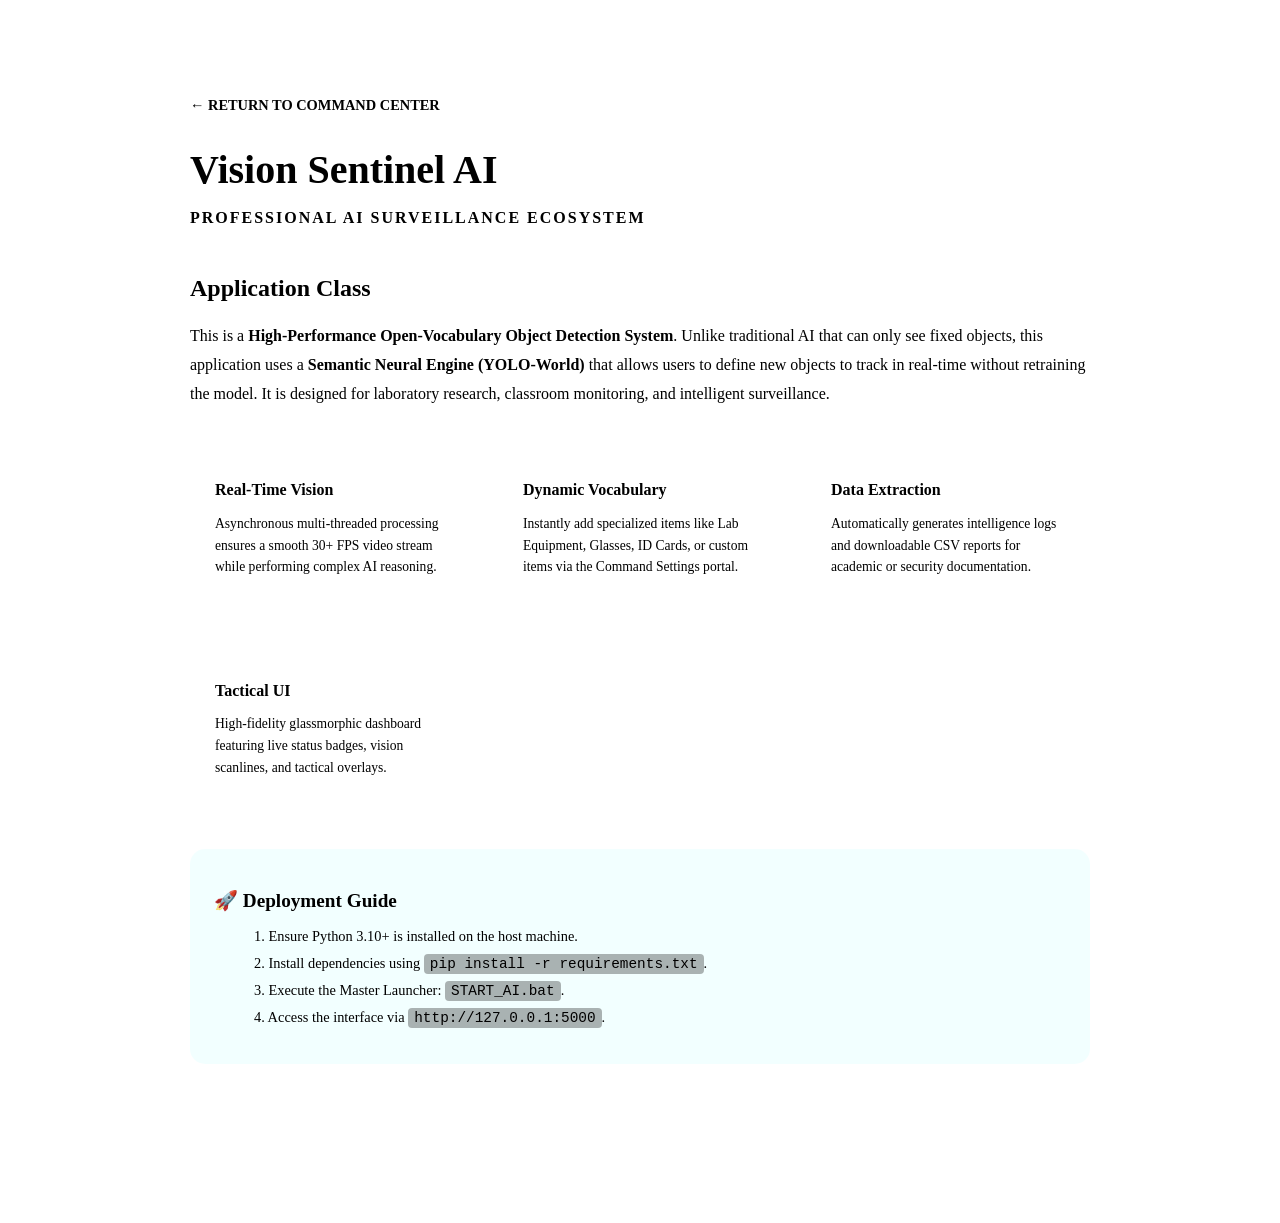
==== templates/about.html @ 6006a8a9 "Applications Of AI That Detect the Things" ====
<!DOCTYPE html>
<html lang="en">
<head>
    <meta charset="UTF-8">
    <meta name="viewport" content="width=device-width, initial-scale=1.0">
    <title>ABOUT | VISION SENTINEL AI</title>
    <link rel="preconnect" href="https://fonts.googleapis.com">
    <link rel="preconnect" href="https://fonts.gstatic.com" crossorigin>
    <link href="https://fonts.googleapis.com/css2?family=Outfit:wght@300;400;600;800&display=swap" rel="stylesheet">
    <link rel="stylesheet" href="{{ url_for('static', filename='style.css') }}">
    <style>
        .about-container {
            max-width: 900px;
            margin: 4rem auto;
            padding: 2rem;
            background: var(--card-bg);
            border: 1px solid var(--glass-border);
            border-radius: 30px;
            backdrop-filter: blur(20px);
        }
        .feature-grid {
            display: grid;
            grid-template-columns: repeat(auto-fit, minmax(250px, 1fr));
            gap: 1.5rem;
            margin: 2rem 0;
        }
        .feature-card {
            padding: 1.5rem;
            background: rgba(255,255,255,0.03);
            border: 1px solid rgba(255,255,255,0.05);
            border-radius: 20px;
        }
        .feature-card h3 { color: var(--primary); margin-bottom: 0.5rem; font-size: 1rem; }
        .feature-card p { font-size: 0.85rem; color: var(--text-dim); line-height: 1.6; }
        
        .run-guide {
            background: rgba(0, 242, 254, 0.05);
            padding: 1.5rem;
            border-radius: 15px;
            border-left: 4px solid var(--primary);
            margin-top: 2rem;
        }
        code { color: var(--primary); background: rgba(0,0,0,0.3); padding: 2px 6px; border-radius: 4px; }
        .back-link { color: var(--primary); text-decoration: none; font-weight: 600; font-size: 0.9rem; }
    </style>
</head>
<body>
    <div class="bg-blobs">
        <div class="blob" style="top: 0; left: 0;"></div>
        <div class="blob" style="bottom: 0; right: 0; animation-delay: -5s;"></div>
    </div>

    <div class="about-container">
        <a href="/" class="back-link">← RETURN TO COMMAND CENTER</a>
        
        <header style="margin-top: 2rem; margin-bottom: 3rem;">
            <h1 style="font-size: 2.5rem; margin-bottom: 0.5rem;">Vision Sentinel AI</h1>
            <p style="color: var(--primary); letter-spacing: 2px; font-weight: 600;">PROFESSIONAL AI SURVEILLANCE ECOSYSTEM</p>
        </header>

        <section>
            <h2>Application Class</h2>
            <p style="margin-top: 1rem; color: var(--text-dim); line-height: 1.8;">
                This is a <strong>High-Performance Open-Vocabulary Object Detection System</strong>. Unlike traditional AI that can only see fixed objects, this application uses a <strong>Semantic Neural Engine (YOLO-World)</strong> that allows users to define new objects to track in real-time without retraining the model. It is designed for laboratory research, classroom monitoring, and intelligent surveillance.
            </p>
        </section>

        <div class="feature-grid">
            <div class="feature-card">
                <h3>Real-Time Vision</h3>
                <p>Asynchronous multi-threaded processing ensures a smooth 30+ FPS video stream while performing complex AI reasoning.</p>
            </div>
            <div class="feature-card">
                <h3>Dynamic Vocabulary</h3>
                <p>Instantly add specialized items like Lab Equipment, Glasses, ID Cards, or custom items via the Command Settings portal.</p>
            </div>
            <div class="feature-card">
                <h3>Data Extraction</h3>
                <p>Automatically generates intelligence logs and downloadable CSV reports for academic or security documentation.</p>
            </div>
            <div class="feature-card">
                <h3>Tactical UI</h3>
                <p>High-fidelity glassmorphic dashboard featuring live status badges, vision scanlines, and tactical overlays.</p>
            </div>
        </div>

        <section class="run-guide">
            <h2 style="font-size: 1.2rem; margin-bottom: 1rem;">🚀 Deployment Guide</h2>
            <ul style="list-style: none; color: var(--text-dim); font-size: 0.9rem;">
                <li style="margin-bottom: 10px;">1. Ensure Python 3.10+ is installed on the host machine.</li>
                <li style="margin-bottom: 10px;">2. Install dependencies using <code>pip install -r requirements.txt</code>.</li>
                <li style="margin-bottom: 10px;">3. Execute the Master Launcher: <code>START_AI.bat</code>.</li>
                <li style="margin-bottom: 10px;">4. Access the interface via <code>http://127.0.0.1:5000</code>.</li>
            </ul>
        </section>

        <footer style="margin-top: 3rem; font-size: 0.8rem; color: rgba(255,255,255,0.2); text-align: center;">
            VISION SENTINEL SYSTEM &copy; 2026 - POWERED BY YOLO-WORLD v2
        </footer>
    </div>
</body>
</html>
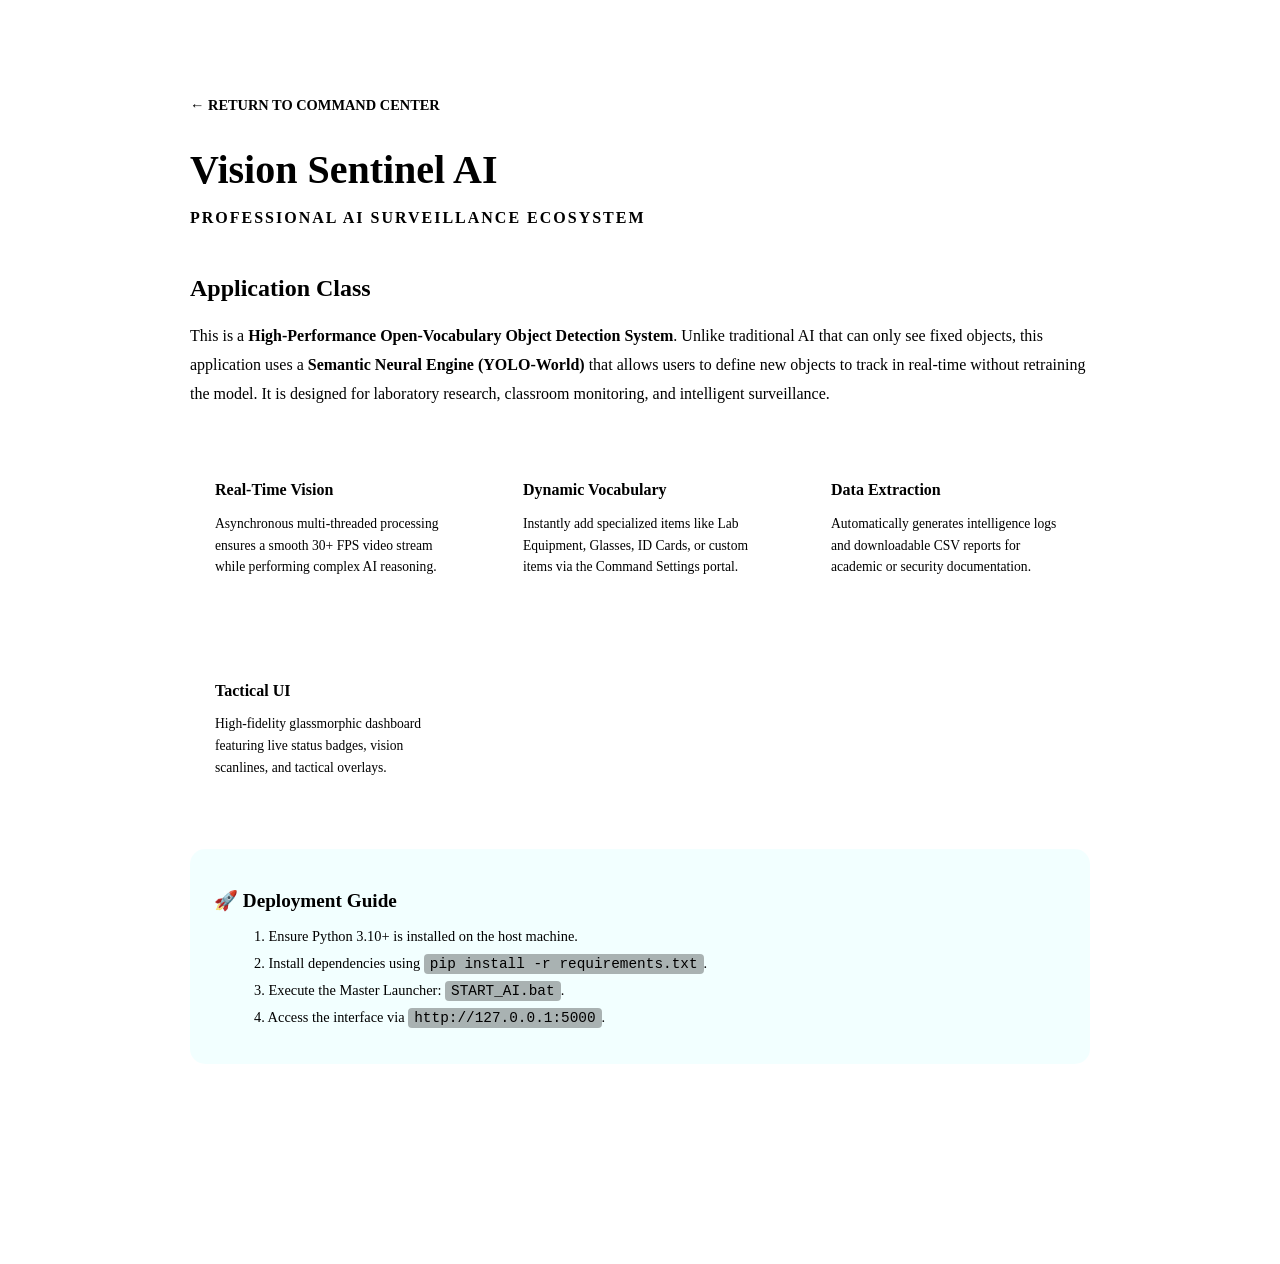
==== commit 7857470e: "feat: Enhance Aegis Tactical Vision with new features and improvements - Updated README.md to includ" ====
--- a/templates/about.html
+++ b/templates/about.html
@@ -94,8 +94,9 @@
             </ul>
         </section>
 
-        <footer style="margin-top: 3rem; font-size: 0.8rem; color: rgba(255,255,255,0.2); text-align: center;">
-            VISION SENTINEL SYSTEM &copy; 2026 - POWERED BY YOLO-WORLD v2
+        <footer style="margin-top: 3rem; font-size: 0.8rem; color: rgba(255,255,255,0.4); text-align: center;">
+            <p><strong>Architect & Lead Developer:</strong> Vijay Otaradi (@Vijay11-08)</p>
+            <p style="opacity: 0.5; margin-top: 5px;">VISION SENTINEL SYSTEM &copy; 2026 - POWERED BY YOLO-WORLD v2</p>
         </footer>
     </div>
 </body>
